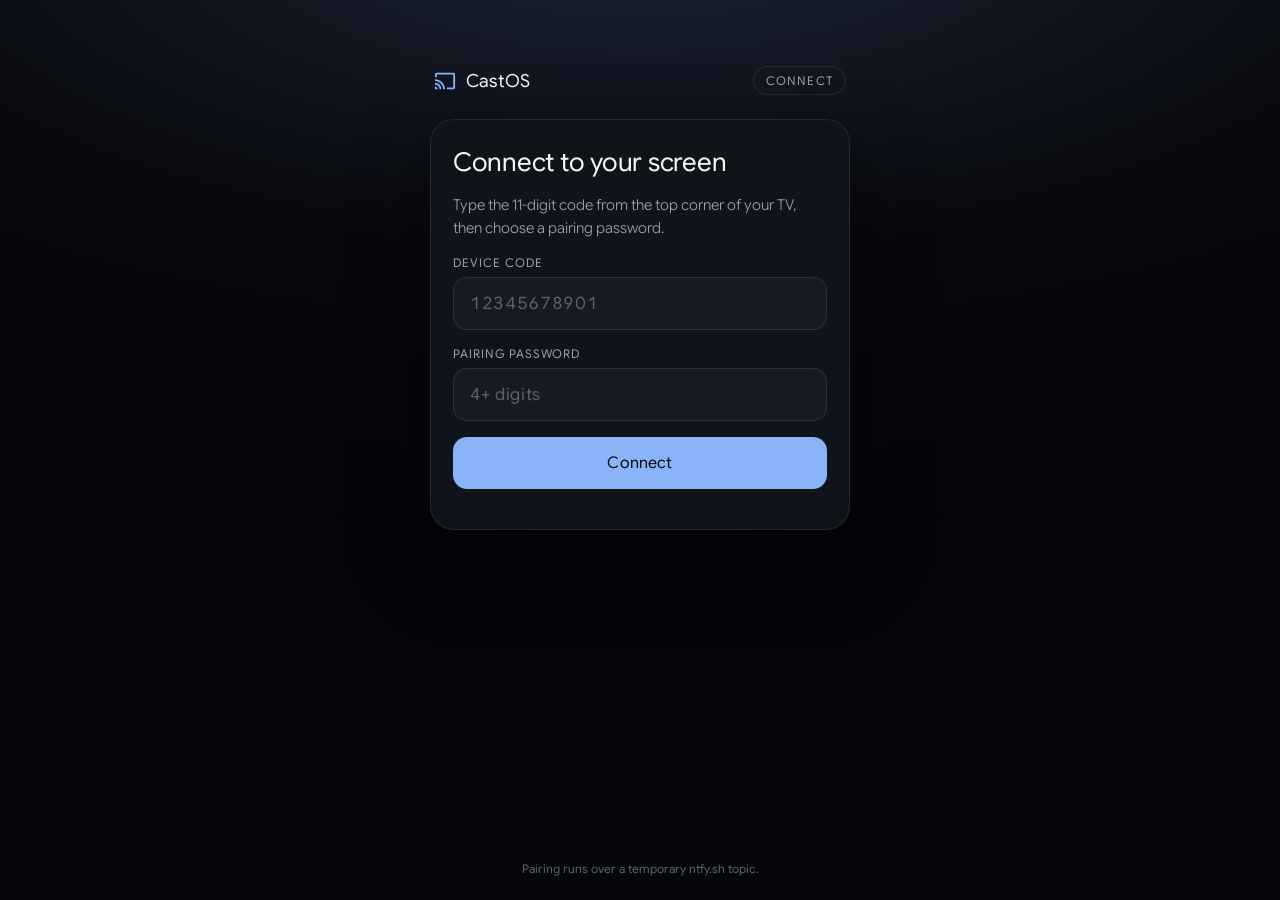
==== mobile/index.html @ c15ee9b2 "Add files via upload" ====
<!doctype html>
<html lang="en">
<head>
  <meta charset="utf-8">
  <meta name="viewport" content="width=device-width, initial-scale=1, viewport-fit=cover">
  <meta name="color-scheme" content="dark">
  <meta name="theme-color" content="#08090d">
  <title>CastOS Connect</title>
  <link rel="stylesheet" href="css/app.css">
</head>
<body>
  <div class="app">
    <header class="topbar">
      <svg class="topbar__icon" viewBox="0 0 24 24" aria-hidden="true" focusable="false">
        <path fill="currentColor" d="M21 3H3c-1.1 0-2 .9-2 2v3h2V5h18v14h-7v2h7c1.1 0 2-.9 2-2V5c0-1.1-.9-2-2-2zM1 18v3h3c0-1.66-1.34-3-3-3zm0-4v2c2.76 0 5 2.24 5 5h2c0-3.87-3.13-7-7-7zm0-4v2c4.97 0 9 4.03 9 9h2c0-6.08-4.93-11-11-11z"/>
      </svg>
      <span class="topbar__name">CastOS</span>
      <span class="topbar__tag" id="topbar-tag">Connect</span>
    </header>

    <main class="card">
      <form class="step" id="step-connect">
        <h1>Connect to your screen</h1>
        <p class="hint">Type the 11-digit code from the top corner of your TV, then choose a pairing password.</p>

        <label class="field">
          <span>Device code</span>
          <input id="code" inputmode="numeric" autocomplete="one-time-code" maxlength="11" placeholder="12345678901">
        </label>

        <label class="field">
          <span>Pairing password</span>
          <input id="password" type="password" inputmode="numeric" maxlength="8" placeholder="4+ digits">
        </label>

        <button class="button" id="connect" type="submit">Connect</button>
        <p class="error" id="error" role="alert"></p>
      </form>

      <form class="step" id="step-verify" hidden>
        <h1>Verify this phone</h1>
        <p class="hint">Your TV is showing a 4-digit password. Enter it here to finish pairing.</p>

        <input class="pin" id="challenge" inputmode="numeric" maxlength="4" autocomplete="off" placeholder="0000">

        <button class="button" id="verify" type="submit">Pair</button>
        <p class="error" id="error-verify" role="alert"></p>
      </form>

      <section class="step" id="step-paired" hidden>
        <h1>Connected</h1>
        <p class="hint" id="paired-to"></p>

        <form class="composer" id="composer">
          <input id="message" maxlength="280" autocomplete="off" placeholder="Message your screen">
          <button class="button button--send" type="submit">Send</button>
        </form>

        <ul class="sent" id="sent"></ul>
      </section>
    </main>

    <p class="foot">Pairing runs over a temporary ntfy.sh topic.</p>
  </div>

  <script src="js/app.js"></script>
</body>
</html>
---- mobile/css/app.css ----
/* CastOS Connect — phone-side styling. */

@font-face {
  font-family: "Google Sans Flex";
  src: url("../../assets/fonts/GoogleSansFlex-Regular.ttf") format("truetype");
  font-weight: 400;
  font-style: normal;
  font-display: swap;
}

@font-face {
  font-family: "Google Sans Flex";
  src: url("../../assets/fonts/GoogleSansFlex-Light.ttf") format("truetype");
  font-weight: 300;
  font-style: normal;
  font-display: swap;
}

:root {
  --bg: #07080c;
  --card: #11131a;
  --line: rgba(255, 255, 255, 0.09);
  --text: #f5f6f8;
  --muted: #9aa0ad;
  --accent: #8ab4f8;
  --danger: #ff8f8f;
}

* {
  box-sizing: border-box;
}

html,
body {
  margin: 0;
  min-height: 100%;
}

body {
  background: radial-gradient(120% 70% at 50% -10%, #1b2436 0%, #08090d 55%, #05060a 100%);
  color: var(--text);
  font-family: "Google Sans Flex", -apple-system, BlinkMacSystemFont, "Segoe UI", Roboto, sans-serif;
  -webkit-font-smoothing: antialiased;
}

[hidden] {
  display: none !important;
}

.app {
  display: flex;
  flex-direction: column;
  gap: 22px;
  max-width: 460px;
  min-height: 100vh;
  margin: 0 auto;
  padding: 26px 20px calc(24px + env(safe-area-inset-bottom));
}

/* Top bar */

.topbar {
  display: flex;
  align-items: center;
  gap: 10px;
  padding: 2px 4px;
}

.topbar__icon {
  width: 22px;
  height: 22px;
  color: var(--accent);
}

.topbar__name {
  font-size: 18px;
  font-weight: 400;
  letter-spacing: 0.01em;
}

.topbar__tag {
  margin-left: auto;
  padding: 6px 12px;
  border: 1px solid var(--line);
  border-radius: 999px;
  color: var(--muted);
  font-size: 12px;
  letter-spacing: 0.1em;
  text-transform: uppercase;
}

/* Card and steps */

.card {
  padding: 26px 22px 24px;
  border: 1px solid var(--line);
  border-radius: 24px;
  background: var(--card);
  box-shadow: 0 30px 80px rgba(0, 0, 0, 0.45);
}

.step {
  display: flex;
  flex-direction: column;
  gap: 16px;
}

.step h1 {
  margin: 0;
  font-size: 26px;
  font-weight: 400;
  letter-spacing: -0.01em;
}

.hint {
  margin: 0;
  color: var(--muted);
  font-size: 15px;
  font-weight: 300;
  line-height: 1.5;
}

/* Fields */

.field {
  display: flex;
  flex-direction: column;
  gap: 7px;
}

.field span {
  color: var(--muted);
  font-size: 12px;
  letter-spacing: 0.08em;
  text-transform: uppercase;
}

input {
  width: 100%;
  padding: 15px 16px;
  border: 1px solid var(--line);
  border-radius: 14px;
  background: #171a22;
  color: var(--text);
  font-family: inherit;
  font-size: 17px;
  letter-spacing: 0.06em;
  outline: none;
  transition: border-color 180ms ease, background 180ms ease;
  -webkit-appearance: none;
}

input::placeholder {
  color: #5b6170;
  letter-spacing: 0.04em;
}

input:focus {
  border-color: rgba(138, 180, 248, 0.7);
  background: #1b1f29;
}

#code,
.pin {
  font-variant-numeric: tabular-nums;
}

.pin {
  padding: 22px 16px;
  font-size: 34px;
  letter-spacing: 0.5em;
  text-align: center;
  text-indent: 0.5em;
}

/* Buttons */

.button {
  width: 100%;
  padding: 16px;
  border: 0;
  border-radius: 14px;
  background: var(--accent);
  color: #0b0d12;
  font-family: inherit;
  font-size: 16px;
  font-weight: 500;
  letter-spacing: 0.01em;
  cursor: pointer;
  transition: transform 140ms ease, opacity 140ms ease;
}

.button:active {
  transform: scale(0.985);
}

.button:disabled {
  opacity: 0.55;
  cursor: default;
}

.error {
  margin: 0;
  min-height: 20px;
  color: var(--danger);
  font-size: 14px;
  line-height: 1.4;
}

.error:empty {
  min-height: 0;
}

/* Connected state */

#paired-to {
  color: var(--muted);
  font-variant-numeric: tabular-nums;
}

.composer {
  display: flex;
  gap: 10px;
}

.composer input {
  flex: 1;
  min-width: 0;
}

.button--send {
  width: auto;
  padding: 15px 22px;
}

.sent {
  display: flex;
  flex-direction: column;
  gap: 8px;
  margin: 4px 0 0;
  padding: 0;
  list-style: none;
}

.sent li {
  align-self: flex-end;
  max-width: 85%;
  padding: 10px 14px;
  border-radius: 16px 16px 4px 16px;
  background: rgba(138, 180, 248, 0.16);
  color: #dbe5f8;
  font-size: 15px;
  line-height: 1.35;
  overflow-wrap: anywhere;
}

.sent li.is-error {
  background: rgba(255, 143, 143, 0.14);
  color: var(--danger);
}

.foot {
  margin: auto 0 0;
  color: #5b6170;
  font-size: 12px;
  text-align: center;
}

@media (min-width: 640px) {
  .app {
    padding-top: 64px;
  }
}
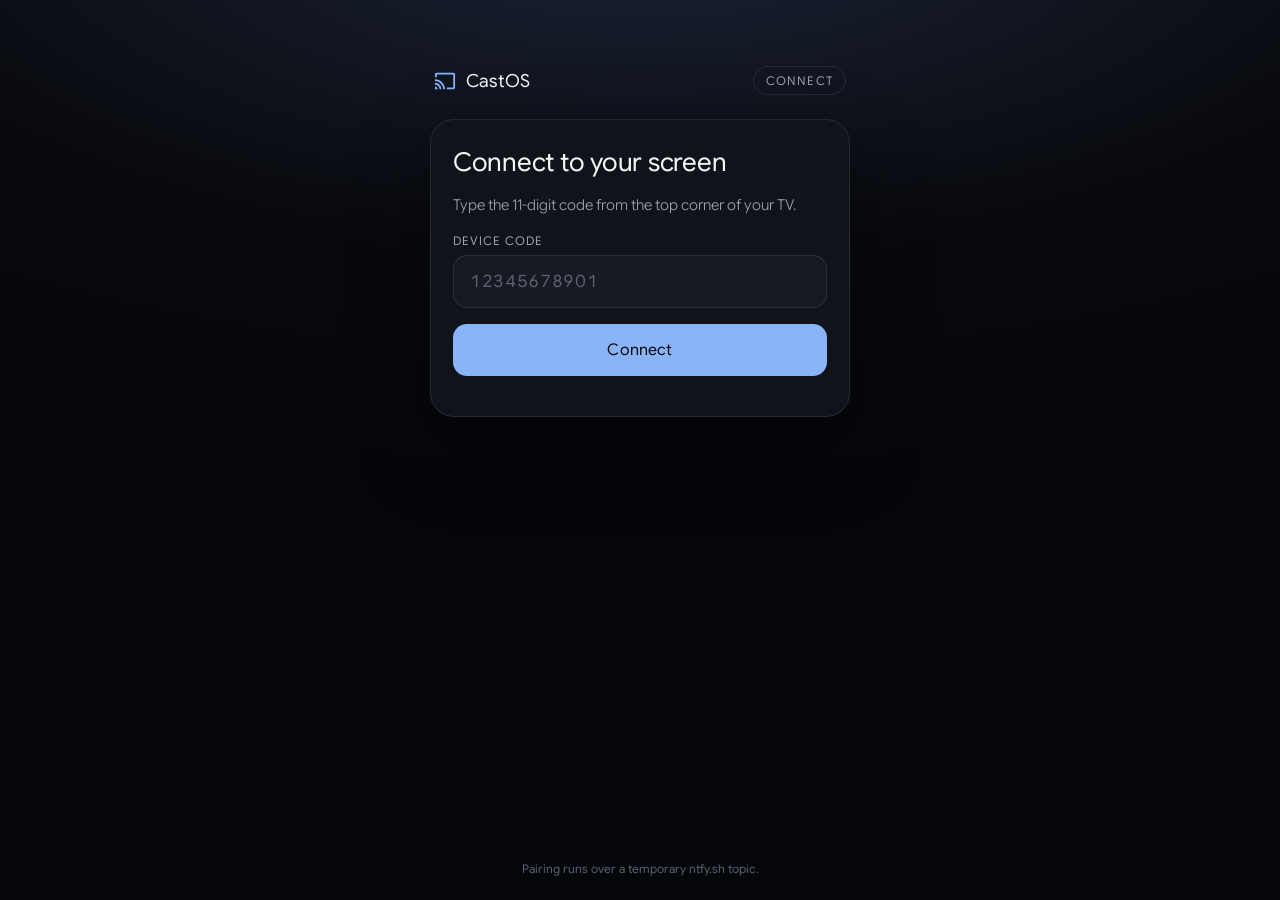
==== commit c2b43009: "Add files via upload" ====
--- a/mobile/index.html
+++ b/mobile/index.html
@@ -21,16 +21,11 @@
     <main class="card">
       <form class="step" id="step-connect">
         <h1>Connect to your screen</h1>
-        <p class="hint">Type the 11-digit code from the top corner of your TV, then choose a pairing password.</p>
+        <p class="hint">Type the 11-digit code from the top corner of your TV.</p>
 
         <label class="field">
           <span>Device code</span>
           <input id="code" inputmode="numeric" autocomplete="one-time-code" maxlength="11" placeholder="12345678901">
-        </label>
-
-        <label class="field">
-          <span>Pairing password</span>
-          <input id="password" type="password" inputmode="numeric" maxlength="8" placeholder="4+ digits">
         </label>
 
         <button class="button" id="connect" type="submit">Connect</button>
@@ -39,12 +34,13 @@
 
       <form class="step" id="step-verify" hidden>
         <h1>Verify this phone</h1>
-        <p class="hint">Your TV is showing a 4-digit password. Enter it here to finish pairing.</p>
+        <p class="hint">Your TV is showing a password. Type it here to pair.</p>
 
         <input class="pin" id="challenge" inputmode="numeric" maxlength="4" autocomplete="off" placeholder="0000">
 
         <button class="button" id="verify" type="submit">Pair</button>
         <p class="error" id="error-verify" role="alert"></p>
+        <button class="button button--ghost" id="start-over" type="button">Start over</button>
       </form>
 
       <section class="step" id="step-paired" hidden>
@@ -57,6 +53,8 @@
         </form>
 
         <ul class="sent" id="sent"></ul>
+
+        <button class="button button--ghost" id="reset" type="button">Disconnect</button>
       </section>
     </main>
 
--- a/mobile/css/app.css
+++ b/mobile/css/app.css
@@ -233,6 +233,14 @@
   padding: 15px 22px;
 }
 
+.button--ghost {
+  padding: 13px;
+  border: 1px solid var(--line);
+  background: transparent;
+  color: var(--muted);
+  font-size: 15px;
+}
+
 .sent {
   display: flex;
   flex-direction: column;
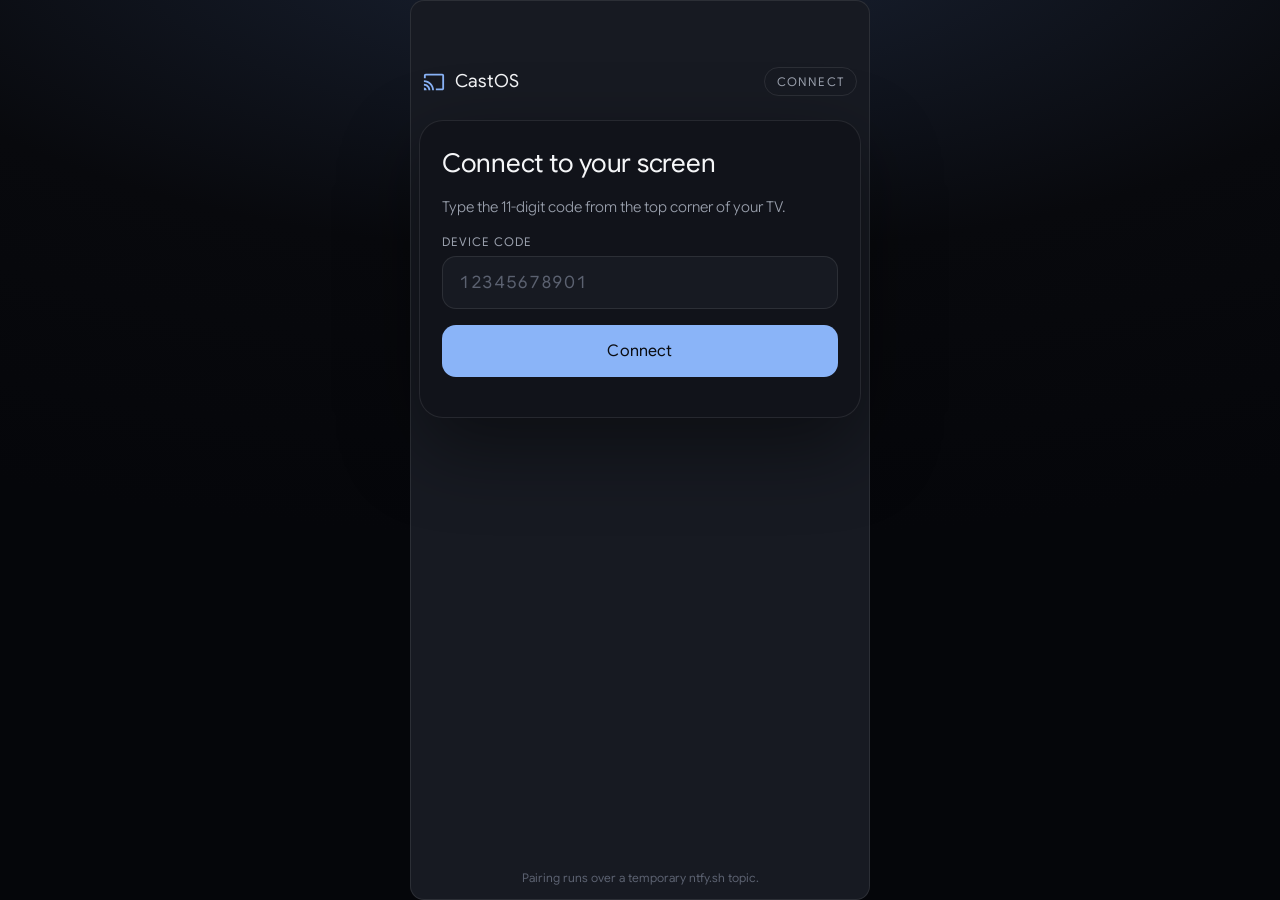
==== commit 8c700cc0: "Add files via upload" ====
--- a/mobile/index.html
+++ b/mobile/index.html
@@ -47,10 +47,39 @@
         <h1>Connected</h1>
         <p class="hint" id="paired-to"></p>
 
+        <section class="controller" id="controller" hidden>
+          <div class="controller__head">
+            <span>Now playing</span>
+            <span id="controller-state">Playing</span>
+          </div>
+          <p class="controller__title" id="controller-title"></p>
+          <input class="controller__seek" id="seek" type="range" min="0" max="100" step="0.1" value="0" aria-label="Seek">
+          <div class="controller__times">
+            <span id="position">0:00</span>
+            <span id="duration">0:00</span>
+          </div>
+          <div class="controller__buttons">
+            <button class="round" id="control-toggle" type="button" aria-label="Pause"></button>
+            <button class="round round--ghost" id="control-stop" type="button" aria-label="Stop"></button>
+          </div>
+        </section>
+
         <form class="composer" id="composer">
-          <input id="message" maxlength="280" autocomplete="off" placeholder="Message your screen">
+          <input id="message" maxlength="600" autocomplete="off" placeholder="Paste a YouTube or video link">
           <button class="button button--send" type="submit">Send</button>
         </form>
+
+        <p class="hint">Links play full screen. Anything else appears as a message.</p>
+
+        <div class="apps">
+          <p class="apps__label">Apps</p>
+          <div class="apps__grid">
+            <button class="app" type="button" data-app="youtube">YouTube</button>
+            <button class="app" type="button" data-app="youtube-music">YouTube Music</button>
+            <button class="app" type="button" data-app="twitch">Twitch</button>
+          </div>
+          <p class="hint">Opens the app on your TV in full screen.</p>
+        </div>
 
         <ul class="sent" id="sent"></ul>
 
--- a/mobile/css/app.css
+++ b/mobile/css/app.css
@@ -241,6 +241,125 @@
   font-size: 15px;
 }
 
+/* Playback controller */
+
+.controller {
+  display: flex;
+  flex-direction: column;
+  gap: 12px;
+  padding: 16px;
+  border: 1px solid var(--line);
+  border-radius: 18px;
+  background: #151821;
+}
+
+.controller[hidden] {
+  display: none;
+}
+
+.controller__head {
+  display: flex;
+  justify-content: space-between;
+  color: var(--muted);
+  font-size: 11px;
+  letter-spacing: 0.12em;
+  text-transform: uppercase;
+}
+
+.controller__title {
+  margin: 0;
+  font-size: 16px;
+  line-height: 1.35;
+  overflow-wrap: anywhere;
+}
+
+.controller__seek {
+  width: 100%;
+  padding: 0;
+  border: 0;
+  background: transparent;
+  accent-color: var(--accent);
+  -webkit-appearance: auto;
+}
+
+.controller__times {
+  display: flex;
+  justify-content: space-between;
+  color: var(--muted);
+  font-size: 12px;
+  font-variant-numeric: tabular-nums;
+}
+
+.controller__buttons {
+  display: flex;
+  justify-content: center;
+  gap: 12px;
+  padding-top: 2px;
+}
+
+.round {
+  display: grid;
+  place-items: center;
+  width: 50px;
+  height: 50px;
+  border: 0;
+  border-radius: 50%;
+  background: var(--accent);
+  color: #0b0d12;
+  cursor: pointer;
+}
+
+.round--ghost {
+  border: 1px solid var(--line);
+  background: transparent;
+  color: var(--text);
+}
+
+.round:active {
+  transform: scale(0.96);
+}
+
+/* Apps */
+
+.apps {
+  display: flex;
+  flex-direction: column;
+  gap: 10px;
+  padding-top: 4px;
+  border-top: 1px solid var(--line);
+}
+
+.apps__label {
+  margin: 10px 0 0;
+  color: var(--muted);
+  font-size: 11px;
+  letter-spacing: 0.14em;
+  text-transform: uppercase;
+}
+
+.apps__grid {
+  display: grid;
+  grid-template-columns: repeat(3, 1fr);
+  gap: 8px;
+}
+
+.app {
+  padding: 14px 8px;
+  border: 1px solid var(--line);
+  border-radius: 14px;
+  background: #171a22;
+  color: var(--text);
+  font-family: inherit;
+  font-size: 13px;
+  line-height: 1.25;
+  cursor: pointer;
+}
+
+.app:active {
+  transform: scale(0.98);
+  border-color: rgba(138, 180, 248, 0.6);
+}
+
 .sent {
   display: flex;
   flex-direction: column;
